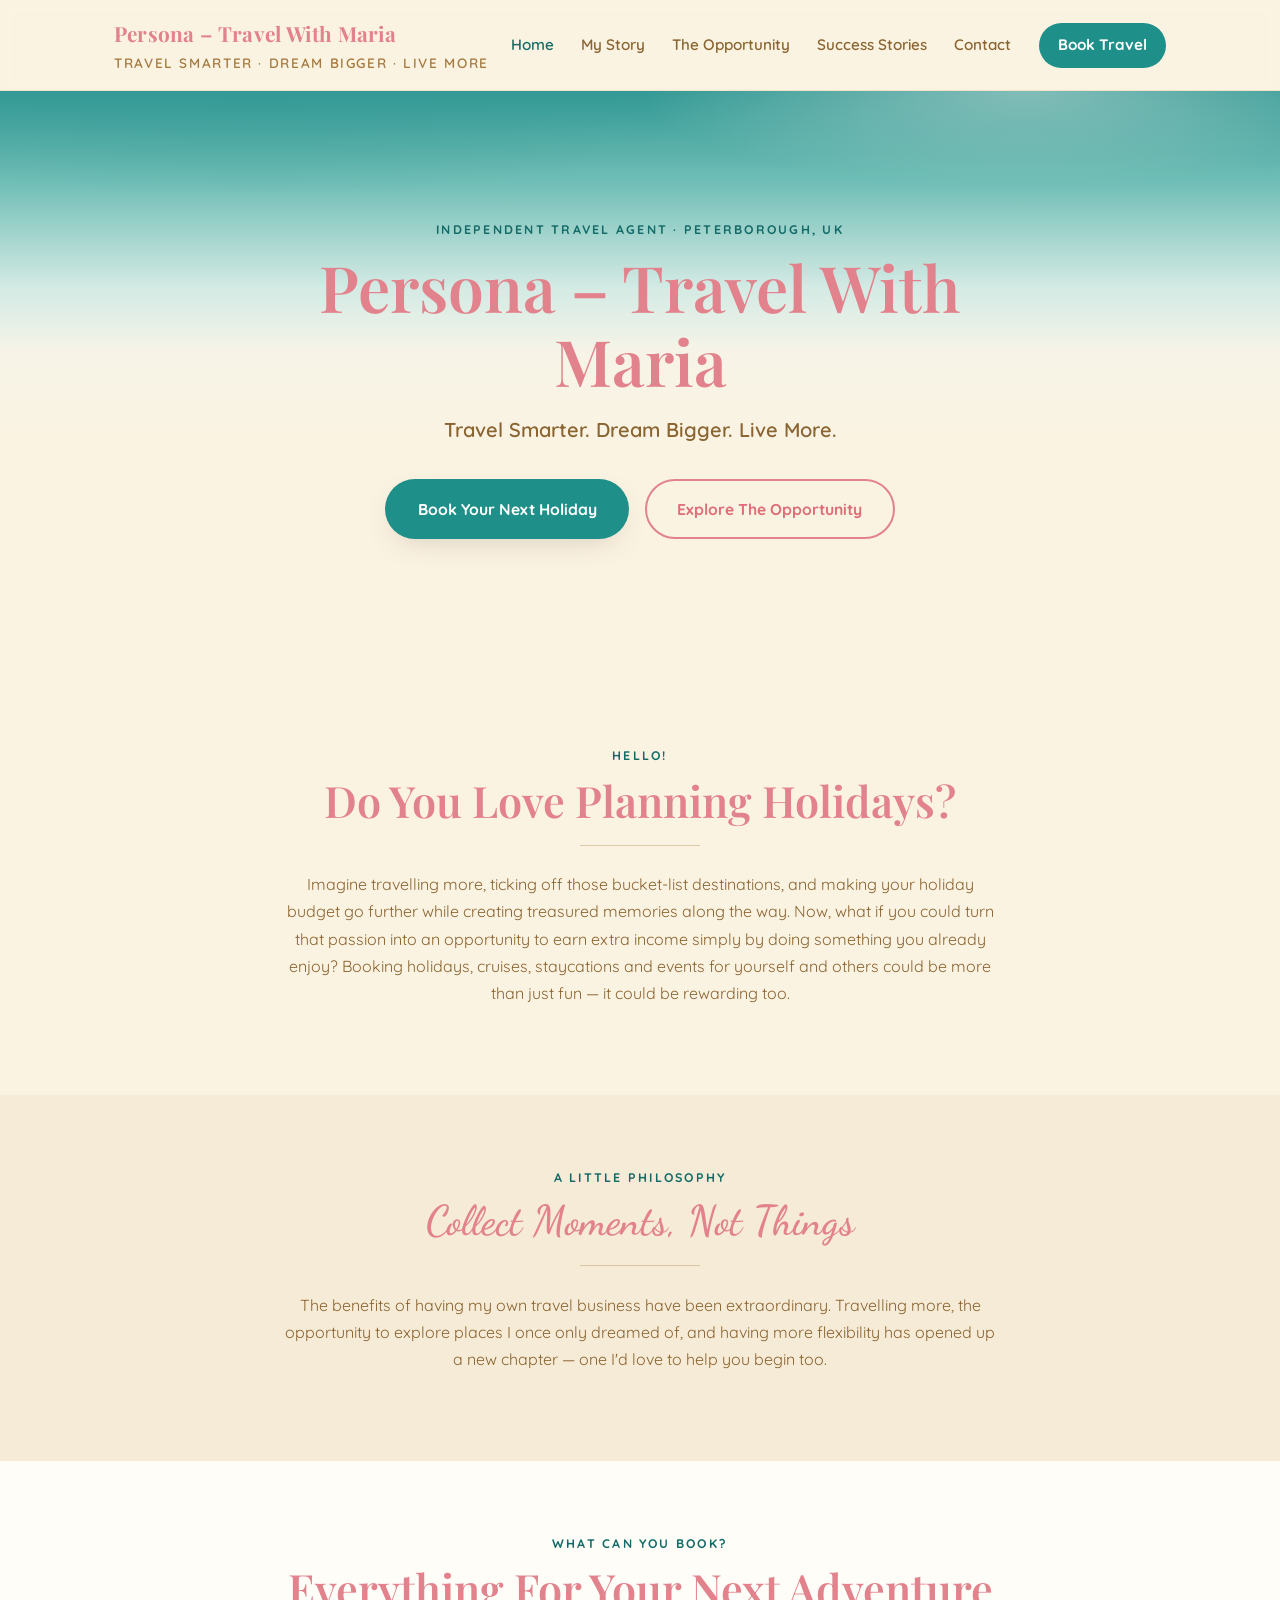
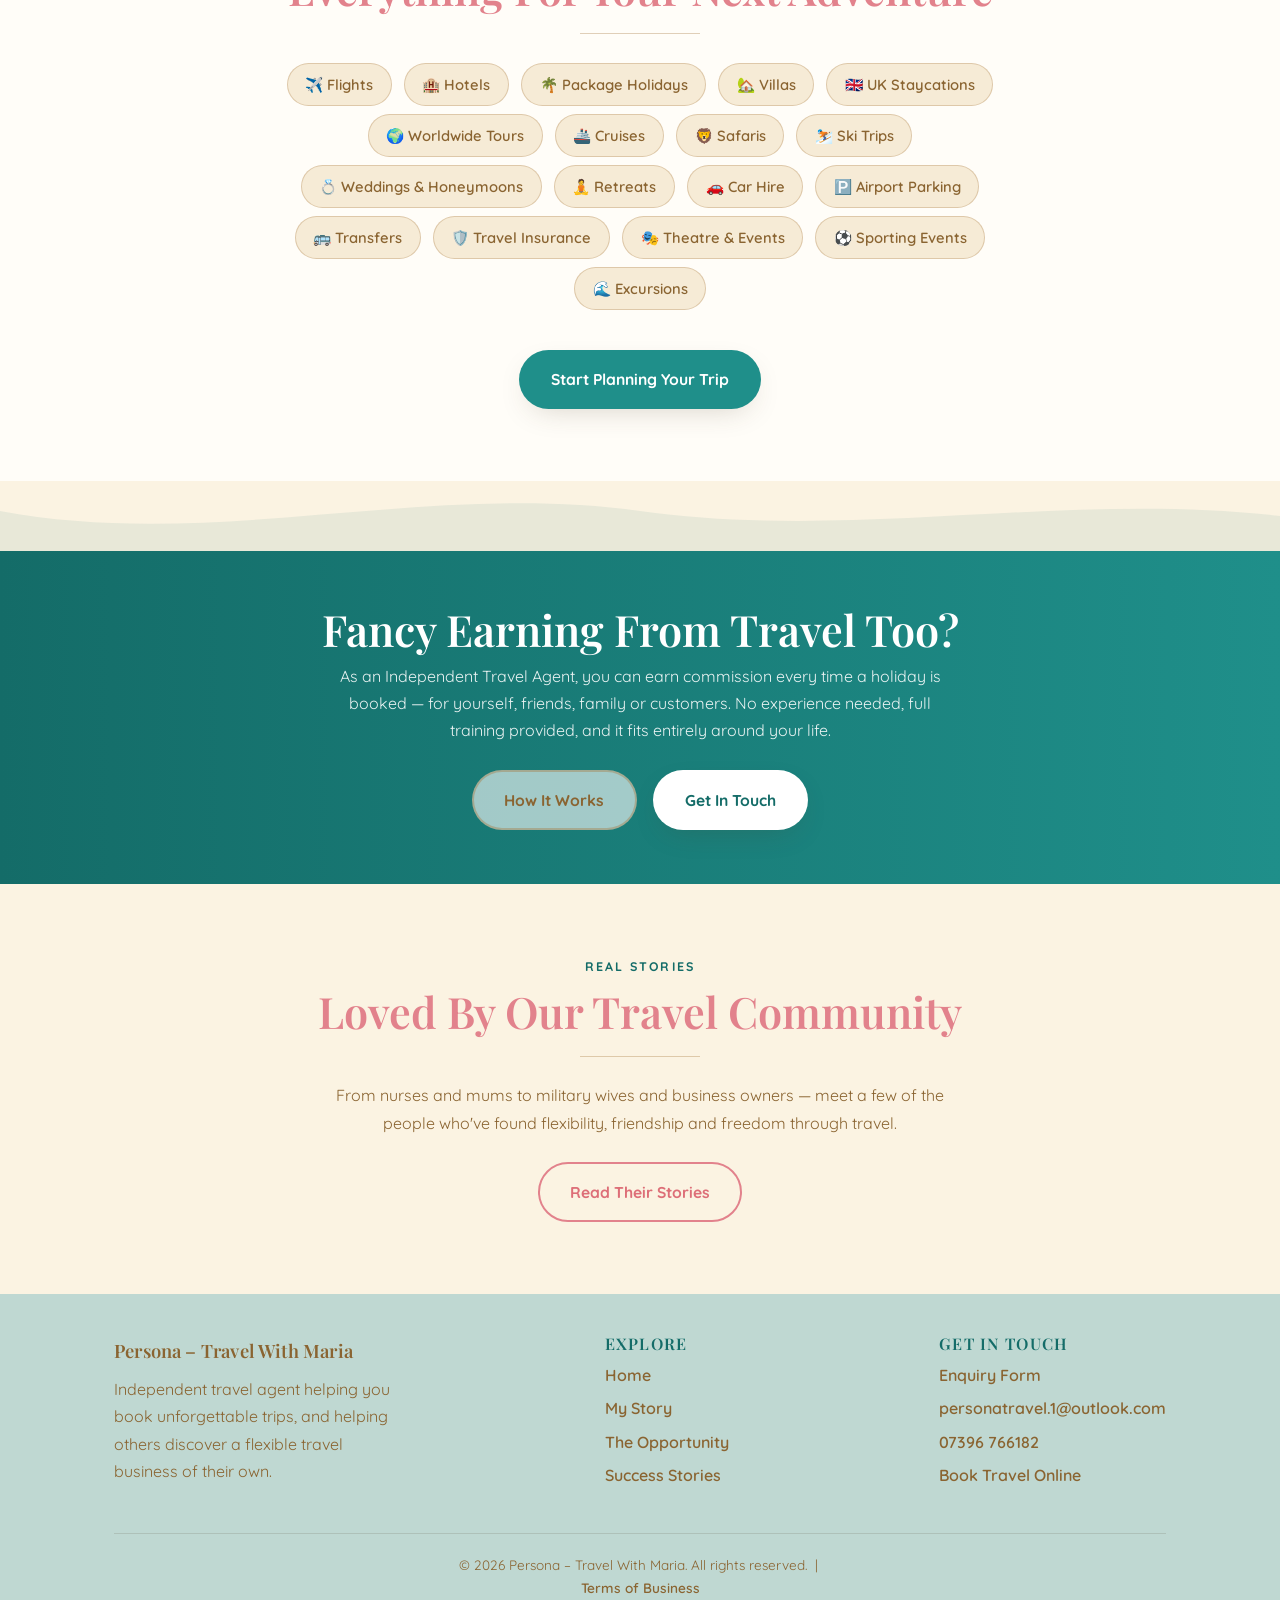
==== index.html @ ccc2c07b "Add files via upload" ====
<!DOCTYPE html>
<html lang="en">
<head>
<meta charset="UTF-8">
<meta name="viewport" content="width=device-width, initial-scale=1.0">
<title>Persona – Travel With Maria | Independent Travel Agent</title>
<meta name="description" content="Travel smarter, dream bigger, live more. Book your next holiday or discover the flexible travel business opportunity with Maria.">
<link rel="stylesheet" href="style.css">
</head>
<body>

<header class="site-header">
  <div class="nav-wrap">
    <a href="index.html" class="brand">Persona – Travel With Maria<span>Travel Smarter · Dream Bigger · Live More</span></a>
    <button class="nav-toggle" aria-label="Menu" onclick="document.querySelector('.main-nav').classList.toggle('open')">☰</button>
    <nav class="main-nav">
      <a href="index.html" class="active">Home</a>
      <a href="about.html">My Story</a>
      <a href="opportunity.html">The Opportunity</a>
      <a href="success-stories.html">Success Stories</a>
      <a href="contact.html">Contact</a>
      <a href="https://personatravelwithmaria.inteletravel.uk" target="_blank" rel="noopener" class="cta-link">Book Travel</a>
    </nav>
  </div>
</header>

<section class="hero">
  <div class="container hero-inner">
    <span class="eyebrow">Independent Travel Agent · Peterborough, UK</span>
    <h1>Persona – Travel With Maria</h1>
    <p class="sub">Travel Smarter. Dream Bigger. Live More.</p>
    <div class="button-row">
      <a href="https://personatravelwithmaria.inteletravel.uk" target="_blank" rel="noopener" class="btn btn-primary">Book Your Next Holiday</a>
      <a href="opportunity.html" class="btn btn-outline">Explore The Opportunity</a>
    </div>
  </div>
</section>

<div class="wave" aria-hidden="true">
  <svg viewBox="0 0 1200 70" preserveAspectRatio="none"><path d="M0,30 C200,70 400,0 600,30 C800,60 1000,10 1200,35 L1200,70 L0,70 Z" fill="#fbf3e2"/></svg>
</div>

<section class="section cream">
  <div class="container center" style="max-width:760px;">
    <span class="eyebrow">Hello!</span>
    <h2>Do You Love Planning Holidays?</h2>
    <hr class="divider">
    <p>Imagine travelling more, ticking off those bucket-list destinations, and making your holiday budget go further while creating treasured memories along the way. Now, what if you could turn that passion into an opportunity to earn extra income simply by doing something you already enjoy? Booking holidays, cruises, staycations and events for yourself and others could be more than just fun — it could be rewarding too.</p>
  </div>
</section>

<section class="section soft">
  <div class="container center" style="max-width:760px;">
    <span class="eyebrow">A little philosophy</span>
    <h2 class="script" style="font-size:2.6rem; color:var(--coral);">Collect Moments, Not Things</h2>
    <hr class="divider">
    <p>The benefits of having my own travel business have been extraordinary. Travelling more, the opportunity to explore places I once only dreamed of, and having more flexibility has opened up a new chapter — one I'd love to help you begin too.</p>
  </div>
</section>

<section class="section white">
  <div class="container center">
    <span class="eyebrow">What Can You Book?</span>
    <h2>Everything For Your Next Adventure</h2>
    <hr class="divider">
    <div style="max-width:800px;margin:0 auto;">
      <span class="pill">✈️ Flights</span>
      <span class="pill">🏨 Hotels</span>
      <span class="pill">🌴 Package Holidays</span>
      <span class="pill">🏡 Villas</span>
      <span class="pill">🇬🇧 UK Staycations</span>
      <span class="pill">🌍 Worldwide Tours</span>
      <span class="pill">🚢 Cruises</span>
      <span class="pill">🦁 Safaris</span>
      <span class="pill">⛷️ Ski Trips</span>
      <span class="pill">💍 Weddings & Honeymoons</span>
      <span class="pill">🧘 Retreats</span>
      <span class="pill">🚗 Car Hire</span>
      <span class="pill">🅿️ Airport Parking</span>
      <span class="pill">🚌 Transfers</span>
      <span class="pill">🛡️ Travel Insurance</span>
      <span class="pill">🎭 Theatre & Events</span>
      <span class="pill">⚽ Sporting Events</span>
      <span class="pill">🌊 Excursions</span>
    </div>
    <div style="margin-top:2.2rem;">
      <a href="https://personatravelwithmaria.inteletravel.uk" target="_blank" rel="noopener" class="btn btn-primary">Start Planning Your Trip</a>
    </div>
  </div>
</section>

<div class="wave" aria-hidden="true">
  <svg viewBox="0 0 1200 70" preserveAspectRatio="none"><path d="M0,30 C200,70 400,0 600,30 C800,60 1000,10 1200,35 L1200,70 L0,70 Z" fill="#146c68" opacity="0.08"/></svg>
</div>

<section class="strip">
  <h2>Fancy Earning From Travel Too?</h2>
  <p>As an Independent Travel Agent, you can earn commission every time a holiday is booked — for yourself, friends, family or customers. No experience needed, full training provided, and it fits entirely around your life.</p>
  <div class="button-row">
    <a href="opportunity.html" class="btn btn-ghost">How It Works</a>
    <a href="contact.html" class="btn btn-primary" style="background:#fff;color:var(--teal-deep);">Get In Touch</a>
  </div>
</section>

<section class="section cream">
  <div class="container center">
    <span class="eyebrow">Real Stories</span>
    <h2>Loved By Our Travel Community</h2>
    <hr class="divider">
    <p style="max-width:640px;margin:0 auto 1.6rem;">From nurses and mums to military wives and business owners — meet a few of the people who've found flexibility, friendship and freedom through travel.</p>
    <a href="success-stories.html" class="btn btn-outline">Read Their Stories</a>
  </div>
</section>

<footer class="site-footer">
  <div class="container">
    <div class="foot-grid">
      <div>
        <a href="index.html" class="brand" style="font-size:1.15rem;">Persona – Travel With Maria</a>
        <p style="margin-top:.6rem;max-width:280px;">Independent travel agent helping you book unforgettable trips, and helping others discover a flexible travel business of their own.</p>
      </div>
      <div>
        <h4>Explore</h4>
        <a href="index.html">Home</a>
        <a href="about.html">My Story</a>
        <a href="opportunity.html">The Opportunity</a>
        <a href="success-stories.html">Success Stories</a>
      </div>
      <div>
        <h4>Get In Touch</h4>
        <a href="contact.html">Enquiry Form</a>
        <a href="mailto:personatravel.1@outlook.com">personatravel.1@outlook.com</a>
        <a href="tel:+447396766182">07396 766182</a>
        <a href="https://personatravelwithmaria.inteletravel.uk" target="_blank" rel="noopener">Book Travel Online</a>
      </div>
    </div>
    <div class="foot-bottom">
      &copy; <span id="year"></span> Persona – Travel With Maria. All rights reserved. &nbsp;|&nbsp; <a href="terms.html">Terms of Business</a>
    </div>
  </div>
</footer>

<script>document.getElementById('year').textContent = new Date().getFullYear();</script>
</body>
</html>
---- style.css ----
/* ============================================
   Persona – Travel With Maria
   Shared stylesheet
   ============================================ */

@import url('https://fonts.googleapis.com/css2?family=Playfair+Display:ital,wght@0,500;0,600;0,700;1,500&family=Quicksand:wght@400;500;600;700&family=Dancing+Script:wght@600;700&display=swap');

:root{
  --cream: #fbf3e2;
  --cream-soft: #f6ebd6;
  --white: #fffdf8;
  --coral: #e2828c;
  --coral-deep: #dd6e77;
  --gold: #a5793f;
  --gold-dark: #8a6431;
  --sage: #bfd8d2;
  --sage-deep: #a9cbc3;
  --teal: #1f8f8a;
  --teal-deep: #146c68;
  --ink: #4a3c29;
  --shadow: 0 10px 30px -12px rgba(74,60,41,0.25);
  --radius: 18px;
}

*{ box-sizing: border-box; }

html{ scroll-behavior: smooth; }

body{
  margin: 0;
  font-family: 'Quicksand', sans-serif;
  color: var(--ink);
  background: var(--cream);
  line-height: 1.7;
  -webkit-font-smoothing: antialiased;
}

h1,h2,h3,h4{
  font-family: 'Playfair Display', serif;
  color: var(--coral);
  font-weight: 600;
  margin: 0 0 .5rem;
  line-height: 1.15;
}

h1{ font-size: clamp(2.4rem, 5vw, 4rem); }
h2{ font-size: clamp(1.9rem, 4vw, 2.7rem); }
h3{ font-size: 1.4rem; }

p{ margin: 0 0 1rem; color: var(--gold-dark); }

a{ color: inherit; }

.script{
  font-family: 'Dancing Script', cursive;
  color: var(--teal-deep);
}

.eyebrow{
  text-transform: uppercase;
  letter-spacing: .18em;
  font-size: .78rem;
  font-weight: 700;
  color: var(--teal-deep);
  display: block;
  margin-bottom: .6rem;
}

.container{
  max-width: 1100px;
  margin: 0 auto;
  padding: 0 1.5rem;
}

.section{
  padding: 4.5rem 0;
}
.section.tight{ padding: 3rem 0; }
.section.cream{ background: var(--cream); }
.section.soft{ background: var(--cream-soft); }
.section.white{ background: var(--white); }

.center{ text-align: center; }

.divider{
  border: none;
  border-top: 1px solid rgba(165,121,63,0.35);
  width: 120px;
  margin: 1.2rem auto 1.6rem;
  position: relative;
}
.divider.left{ margin-left: 0; }
.divider::after{
  content: "✦";
  position: absolute;
  top: -11px; left: 50%;
  transform: translateX(-50%);
  background: inherit;
  color: var(--gold);
  font-size: .8rem;
  padding: 0 .4rem;
}
.section.cream .divider::after{ background: var(--cream); }
.section.soft .divider::after{ background: var(--cream-soft); }
.section.white .divider::after{ background: var(--white); }

/* ---------- Wave divider (signature motif) ---------- */
.wave{
  display:block;
  width: 100%;
  height: 70px;
  line-height: 0;
}
.wave svg{ width:100%; height:100%; display:block; }

/* ---------- Header / Nav ---------- */
header.site-header{
  position: sticky;
  top: 0;
  z-index: 100;
  background: rgba(251,243,226,0.92);
  backdrop-filter: blur(6px);
  border-bottom: 1px solid rgba(165,121,63,0.15);
}
.nav-wrap{
  max-width: 1100px;
  margin: 0 auto;
  padding: 1rem 1.5rem;
  display: flex;
  align-items: center;
  justify-content: space-between;
  gap: 1rem;
}
.brand{
  font-family: 'Playfair Display', serif;
  color: var(--coral);
  font-size: 1.3rem;
  font-weight: 700;
  text-decoration: none;
  letter-spacing: .01em;
}
.brand span{ color: var(--gold); font-family:'Quicksand',sans-serif; font-weight:600; font-size:.85rem; display:block; letter-spacing:.12em; text-transform:uppercase;}
nav.main-nav{
  display: flex;
  align-items: center;
  gap: 1.7rem;
  flex-wrap: wrap;
}
nav.main-nav a{
  text-decoration: none;
  font-weight: 600;
  font-size: .95rem;
  color: var(--gold-dark);
  position: relative;
  padding: .2rem 0;
}
nav.main-nav a:hover, nav.main-nav a.active{ color: var(--teal-deep); }
nav.main-nav a.cta-link{
  background: var(--teal);
  color: #fff !important;
  padding: .6rem 1.2rem;
  border-radius: 999px;
  font-weight: 700;
}
nav.main-nav a.cta-link:hover{ background: var(--teal-deep); }

.nav-toggle{ display:none; }

/* ---------- Hero ---------- */
.hero{
  position: relative;
  padding: 5.5rem 0 4rem;
  background: linear-gradient(180deg, #eaf6f4 0%, var(--cream) 70%);
  overflow: hidden;
  text-align: center;
}
.hero::before{
  content:"";
  position:absolute; inset:0 0 auto 0; height: 260px;
  background:
    radial-gradient(60% 70% at 20% 0%, rgba(31,143,138,0.35), transparent 60%),
    radial-gradient(50% 60% at 80% 0%, rgba(191,216,210,0.55), transparent 60%),
    linear-gradient(180deg, #1f8f8a 0%, #63b9b1 35%, #cfe9e3 75%, rgba(251,243,226,0) 100%);
  opacity: .9;
}
.hero-inner{ position: relative; z-index: 2; max-width: 780px; margin: 0 auto; padding-top: 2.5rem;}
.hero .eyebrow{ color: var(--teal-deep); }
.hero h1{ margin-bottom: .3rem; }
.hero .sub{
  font-family: 'Quicksand', sans-serif;
  color: var(--gold-dark);
  font-size: 1.25rem;
  font-weight: 600;
  margin: 1rem 0 2rem;
}
.button-row{
  display: flex;
  gap: 1rem;
  justify-content: center;
  flex-wrap: wrap;
}

/* ---------- Buttons ---------- */
.btn{
  display: inline-block;
  padding: .9rem 1.9rem;
  border-radius: 999px;
  font-weight: 700;
  text-decoration: none;
  font-size: .98rem;
  border: 2px solid transparent;
  transition: transform .15s ease, box-shadow .15s ease, background .15s ease;
  cursor: pointer;
}
.btn:hover{ transform: translateY(-2px); }
.btn-primary{ background: var(--teal); color: #fff; box-shadow: var(--shadow); }
.btn-primary:hover{ background: var(--teal-deep); }
.btn-outline{ background: transparent; border-color: var(--coral); color: var(--coral-deep); }
.btn-outline:hover{ background: var(--coral); color: #fff; }
.btn-ghost{ background: rgba(255,255,255,0.6); border-color: rgba(165,121,63,.4); color: var(--gold-dark); }

/* ---------- Cards / Grids ---------- */
.grid{
  display: grid;
  gap: 1.6rem;
}
.grid.cols-2{ grid-template-columns: repeat(2, 1fr); }
.grid.cols-3{ grid-template-columns: repeat(3, 1fr); }
.grid.cols-4{ grid-template-columns: repeat(4, 1fr); }

.card{
  background: var(--white);
  border-radius: var(--radius);
  padding: 2rem 1.8rem;
  box-shadow: var(--shadow);
  border: 1px solid rgba(165,121,63,.12);
}
.card h3{ color: var(--coral); }
.card .icon{ font-size: 1.9rem; display:block; margin-bottom: .7rem; }

.pill{
  display:inline-block;
  background: var(--cream-soft);
  color: var(--gold-dark);
  border: 1px solid rgba(165,121,63,.3);
  border-radius: 999px;
  padding: .5rem 1.1rem;
  font-weight: 600;
  font-size: .92rem;
  margin: .25rem;
}

.avatar{
  width: 76px; height: 76px;
  border-radius: 50%;
  background: linear-gradient(135deg, var(--teal), var(--sage-deep));
  color: #fff;
  display:flex; align-items:center; justify-content:center;
  font-family:'Playfair Display',serif;
  font-size: 1.6rem;
  font-weight: 700;
  margin: 0 auto 1rem;
  box-shadow: var(--shadow);
}

/* ---------- Banner strips ---------- */
.strip{
  background: linear-gradient(90deg, var(--teal-deep), var(--teal));
  color: #fff;
  text-align: center;
  padding: 3.4rem 1.5rem;
}
.strip h2{ color: #fff; }
.strip p{ color: rgba(255,255,255,.9); max-width: 640px; margin: 0 auto 1.6rem; }

.sage-band{ background: var(--sage); height: 60px; }

/* ---------- FAQ ---------- */
details.faq{
  background: var(--white);
  border-radius: 14px;
  padding: 1.1rem 1.4rem;
  margin-bottom: .9rem;
  border: 1px solid rgba(165,121,63,.15);
  box-shadow: var(--shadow);
}
details.faq summary{
  cursor: pointer;
  font-weight: 700;
  color: var(--coral-deep);
  font-family:'Playfair Display',serif;
  font-size: 1.05rem;
  list-style: none;
}
details.faq summary::-webkit-details-marker{ display:none; }
details.faq summary::after{
  content: "+";
  float: right;
  color: var(--teal);
  font-weight: 700;
  font-size: 1.2rem;
}
details.faq[open] summary::after{ content: "–"; }
details.faq p{ margin-top: .8rem; }

/* ---------- Testimonial ---------- */
.testimonial{
  background: var(--white);
  border-radius: var(--radius);
  padding: 2.2rem;
  box-shadow: var(--shadow);
  border: 1px solid rgba(165,121,63,.12);
}
.testimonial h3{ font-family:'Dancing Script',cursive; font-size:1.9rem; color: var(--gold); margin-bottom: .4rem;}
.testimonial p{ font-size: .97rem; }

/* ---------- Footer ---------- */
footer.site-footer{
  background: var(--sage);
  padding: 2.6rem 0 2rem;
  color: var(--gold-dark);
}
footer.site-footer .foot-grid{
  display:flex; flex-wrap:wrap; gap: 2rem; justify-content: space-between; align-items:flex-start;
}
footer.site-footer h4{ color: var(--teal-deep); font-size:1rem; text-transform:uppercase; letter-spacing:.08em; }
footer.site-footer a{ text-decoration:none; color: var(--gold-dark); display:block; margin-bottom:.4rem; font-weight:600;}
footer.site-footer a:hover{ color: var(--teal-deep); }
.foot-bottom{
  text-align:center;
  margin-top: 2rem;
  padding-top: 1.2rem;
  border-top: 1px solid rgba(74,60,41,.15);
  font-size: .85rem;
}
.foot-bottom a{ display:inline; color: var(--teal-deep); }

/* ---------- Forms ---------- */
form.enquiry{
  background: var(--white);
  border-radius: var(--radius);
  padding: 2.4rem;
  box-shadow: var(--shadow);
  border: 1px solid rgba(165,121,63,.12);
  max-width: 640px;
  margin: 0 auto;
}
.field{ margin-bottom: 1.3rem; }
.field label{
  display:block;
  font-weight: 700;
  color: var(--gold-dark);
  margin-bottom: .4rem;
  font-size: .92rem;
}
.field input, .field select, .field textarea{
  width: 100%;
  padding: .8rem 1rem;
  border-radius: 10px;
  border: 1.5px solid rgba(165,121,63,.35);
  background: var(--cream-soft);
  font-family: 'Quicksand', sans-serif;
  font-size: .97rem;
  color: var(--ink);
}
.field textarea{ min-height: 130px; resize: vertical; }
.field input:focus, .field select:focus, .field textarea:focus{
  outline: 3px solid rgba(31,143,138,.35);
  border-color: var(--teal);
}
.contact-info{
  display:flex; gap: 1.4rem; flex-wrap: wrap; justify-content:center; margin: 1.6rem 0 2.6rem;
}
.contact-info .item{
  background: var(--white);
  border-radius: 14px;
  padding: 1.1rem 1.6rem;
  box-shadow: var(--shadow);
  font-weight: 700;
  color: var(--teal-deep);
  text-decoration: none;
  border: 1px solid rgba(165,121,63,.12);
}
.contact-info .item span{ display:block; color: var(--gold-dark); font-weight:600; font-size:.8rem; text-transform:uppercase; letter-spacing:.06em; }

/* ---------- Terms page ---------- */
.legal h2{ margin-top: 2.2rem; font-size: 1.35rem; }
.legal ul{ color: var(--gold-dark); }
.legal p, .legal li{ color: var(--gold-dark); }
.legal .meta{ color: var(--teal-deep); font-weight: 700; }

/* ---------- Responsive ---------- */
@media (max-width: 860px){
  .grid.cols-2, .grid.cols-3, .grid.cols-4{ grid-template-columns: 1fr; }
  .contact-info{ flex-direction: column; align-items: stretch; }
}
@media (max-width: 720px){
  nav.main-nav{
    position: fixed; inset: 64px 0 auto auto;
    flex-direction: column;
    background: var(--cream);
    width: 220px;
    padding: 1.2rem;
    border-radius: 0 0 0 14px;
    box-shadow: var(--shadow);
    align-items: flex-start;
    transform: translateX(110%);
    transition: transform .25s ease;
  }
  nav.main-nav.open{ transform: translateX(0); }
  .nav-toggle{
    display:block;
    background:none; border:none; font-size:1.6rem; color:var(--coral); cursor:pointer;
  }
}
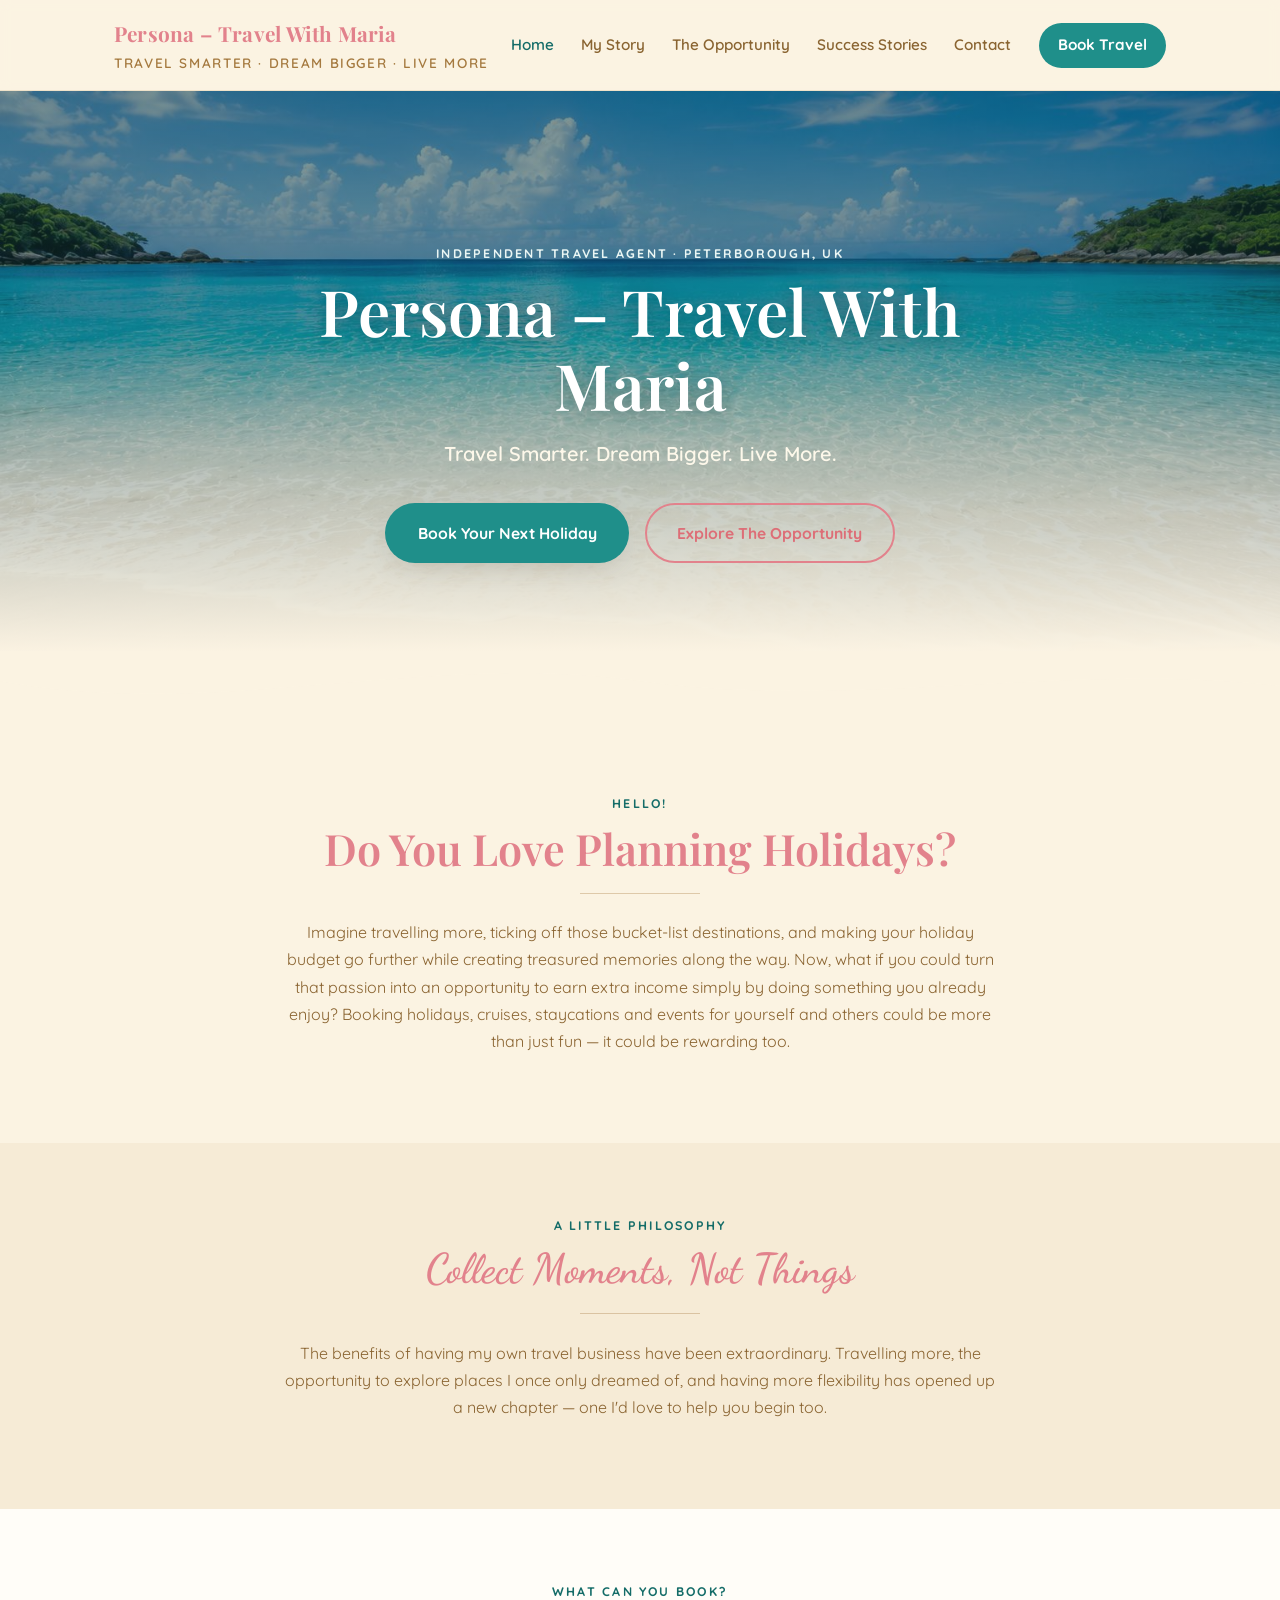
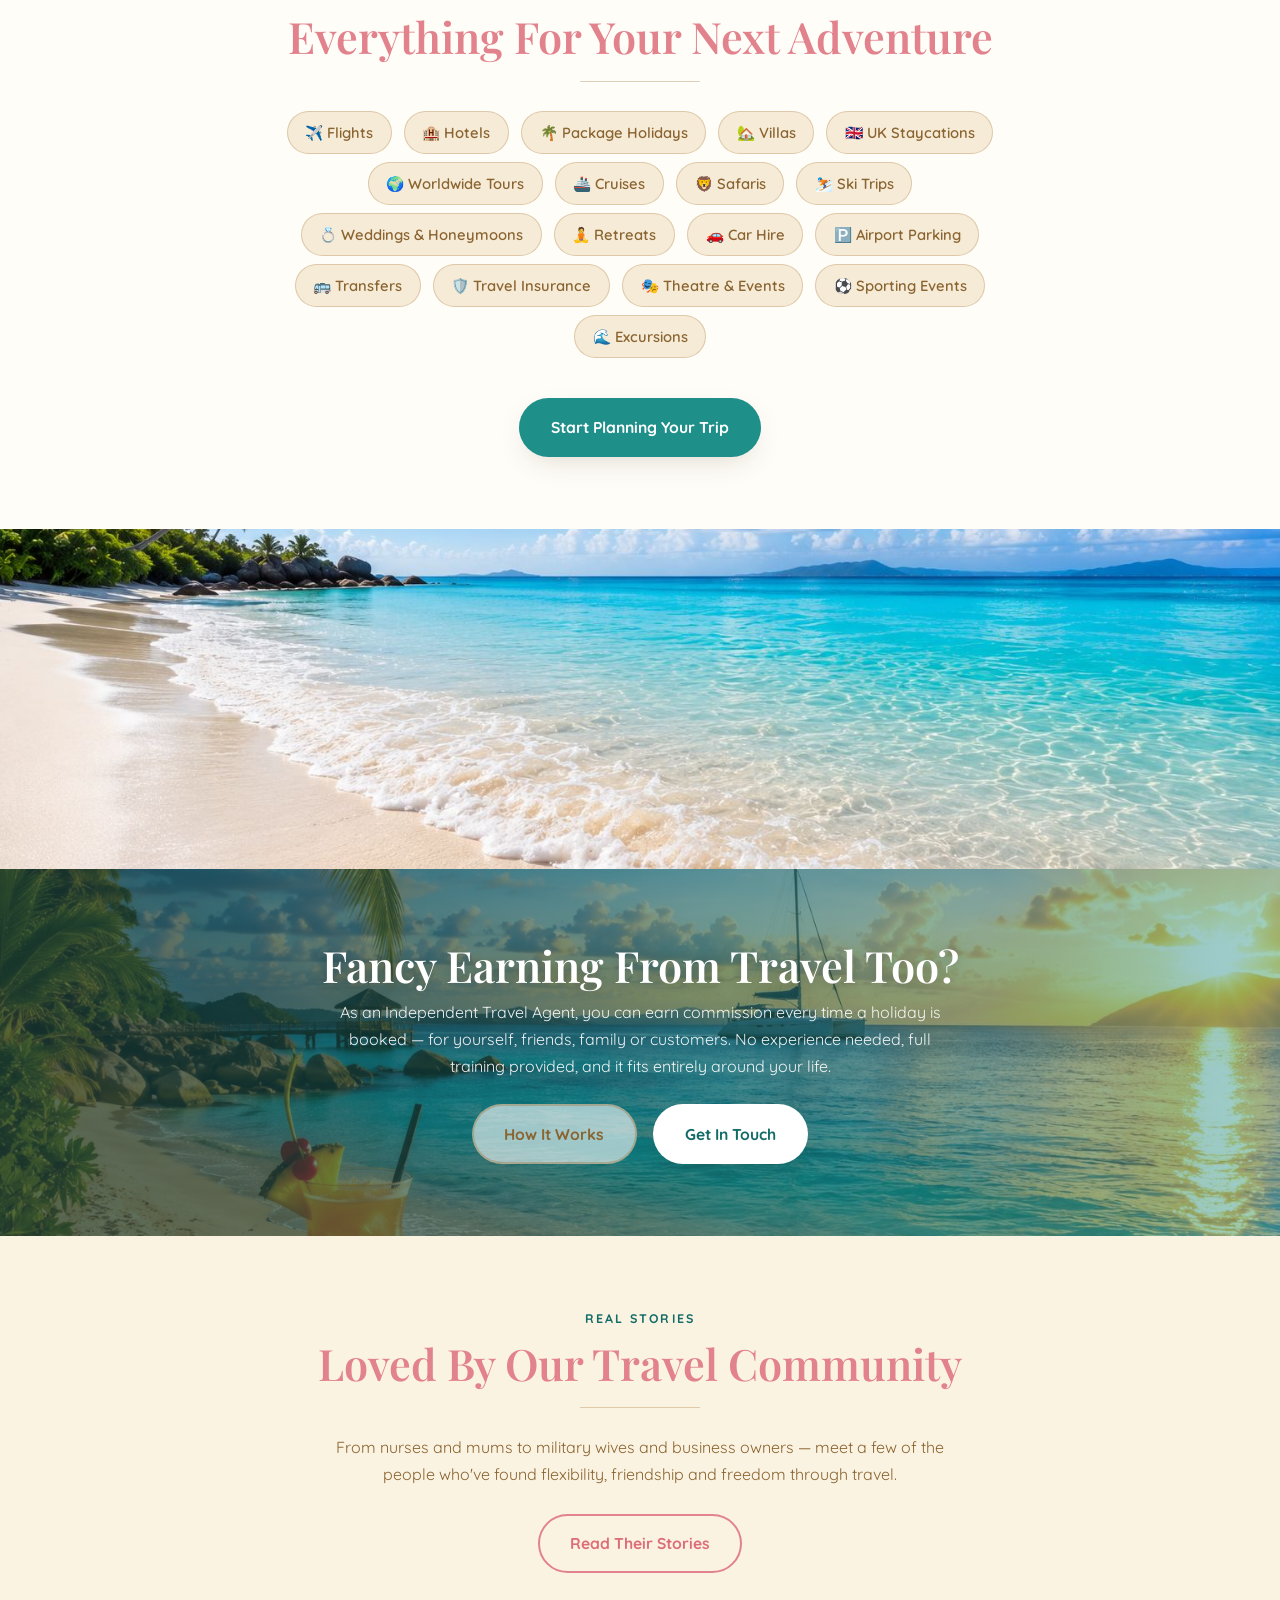
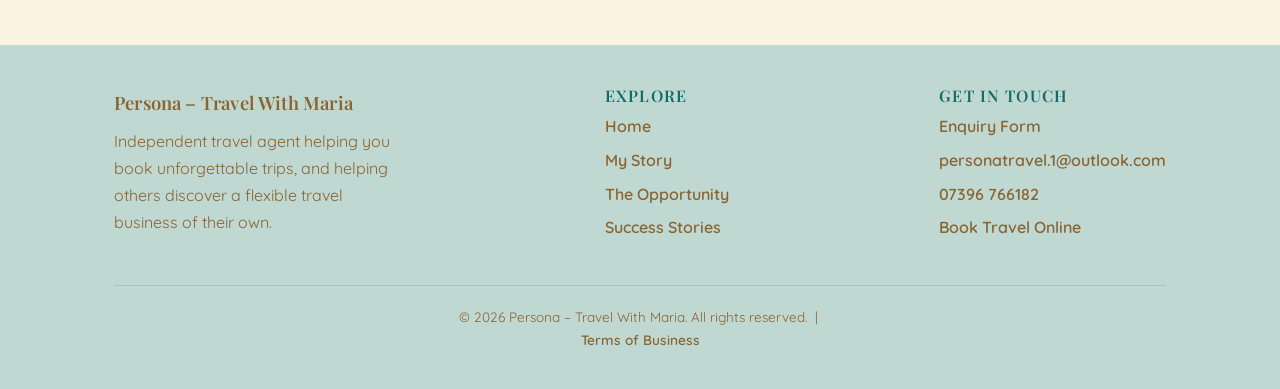
==== commit 784b63e0: "Add files via upload" ====
--- a/index.html
+++ b/index.html
@@ -24,7 +24,7 @@
   </div>
 </header>
 
-<section class="hero">
+<section class="hero photo" style="background-image:url('images/beach-calm-horizon.jpg');">
   <div class="container hero-inner">
     <span class="eyebrow">Independent Travel Agent · Peterborough, UK</span>
     <h1>Persona – Travel With Maria</h1>
@@ -89,11 +89,9 @@
   </div>
 </section>
 
-<div class="wave" aria-hidden="true">
-  <svg viewBox="0 0 1200 70" preserveAspectRatio="none"><path d="M0,30 C200,70 400,0 600,30 C800,60 1000,10 1200,35 L1200,70 L0,70 Z" fill="#146c68" opacity="0.08"/></svg>
-</div>
+<img src="images/beach-palms-sunflare.jpg" alt="Sunlit tropical beach with palm trees and turquoise water" style="width:100%;height:340px;object-fit:cover;display:block;">
 
-<section class="strip">
+<section class="photo-banner" style="background-image:url('images/beach-sunset-cocktail.jpg');">
   <h2>Fancy Earning From Travel Too?</h2>
   <p>As an Independent Travel Agent, you can earn commission every time a holiday is booked — for yourself, friends, family or customers. No experience needed, full training provided, and it fits entirely around your life.</p>
   <div class="button-row">
--- a/style.css
+++ b/style.css
@@ -193,6 +193,39 @@
   font-weight: 600;
   margin: 1rem 0 2rem;
 }
+
+/* ---------- Photo hero variant ---------- */
+.hero.photo{
+  background-size: cover;
+  background-position: center;
+  padding: 7rem 0 5.5rem;
+}
+.hero.photo::before{
+  background: linear-gradient(180deg, rgba(20,60,58,.55) 0%, rgba(20,60,58,.45) 45%, rgba(251,243,226,0.97) 100%);
+  height: 100%;
+  opacity: 1;
+}
+.hero.photo .eyebrow{ color: #eaf6f4; }
+.hero.photo h1{ color: #fff; text-shadow: 0 2px 18px rgba(0,0,0,.25); }
+.hero.photo .sub{ color: #fdf8ea; }
+
+/* ---------- Full-bleed photo banner (mid page) ---------- */
+.photo-banner{
+  position: relative;
+  background-size: cover;
+  background-position: center;
+  padding: 4.5rem 1.5rem;
+  text-align: center;
+  color: #fff;
+}
+.photo-banner::before{
+  content:"";
+  position:absolute; inset:0;
+  background: linear-gradient(90deg, rgba(20,60,58,.72), rgba(31,143,138,.42));
+}
+.photo-banner > *{ position: relative; z-index: 2; }
+.photo-banner h2{ color: #fff; text-shadow: 0 2px 14px rgba(0,0,0,.25); }
+.photo-banner p{ color: rgba(255,255,255,.92); max-width: 640px; margin: 0 auto 1.5rem; }
 .button-row{
   display: flex;
   gap: 1rem;
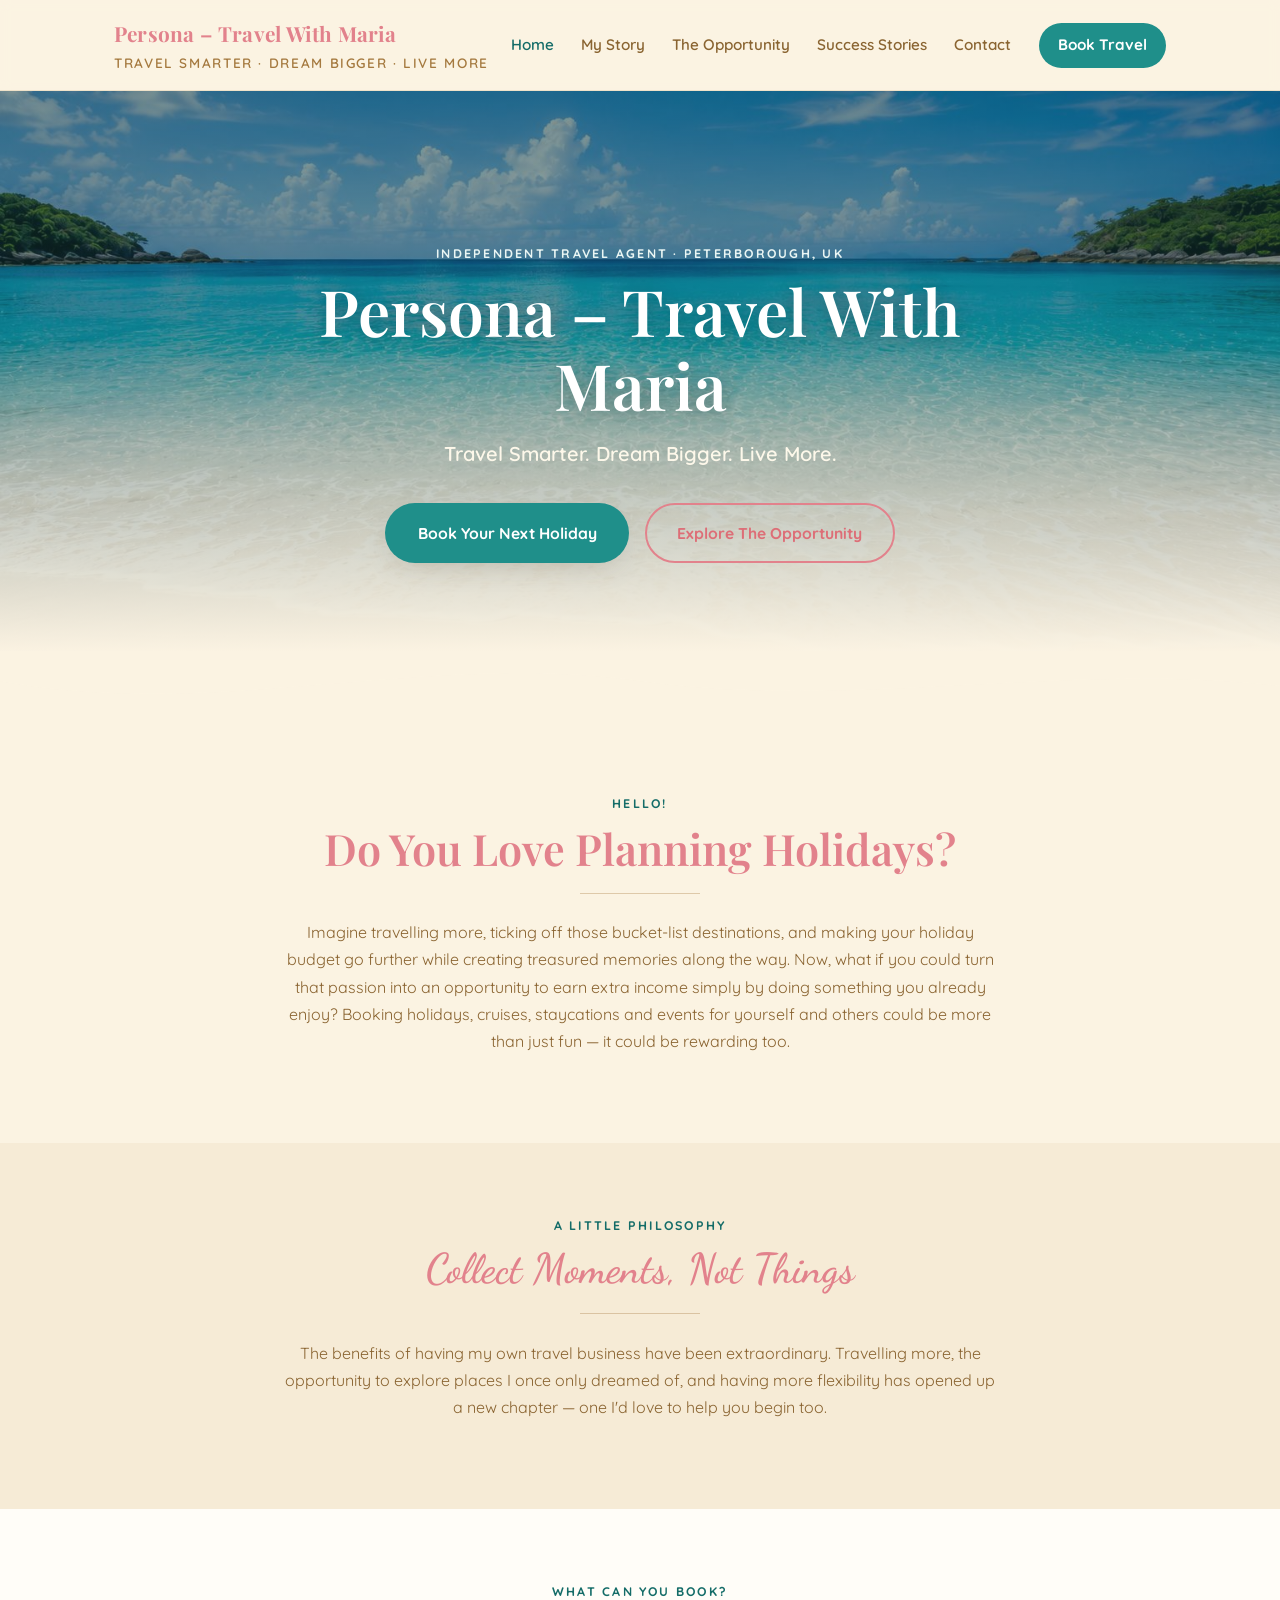
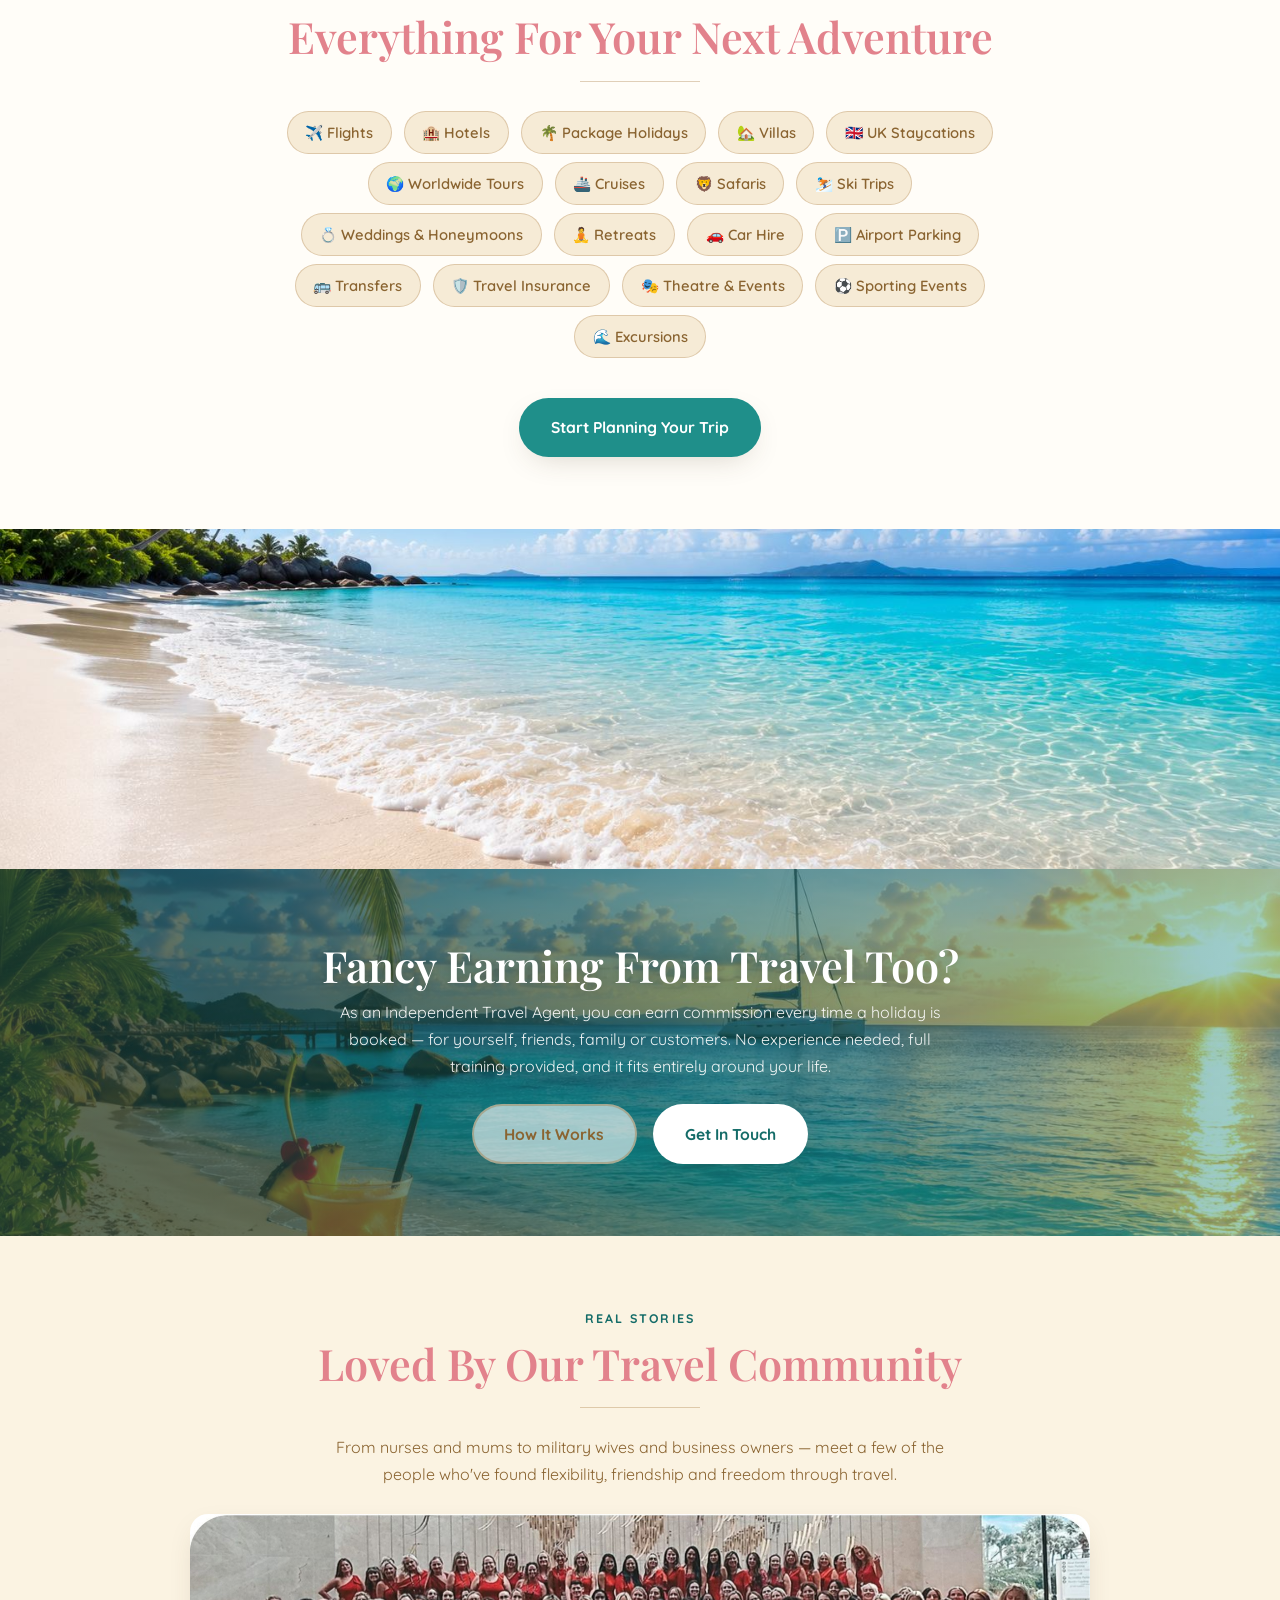
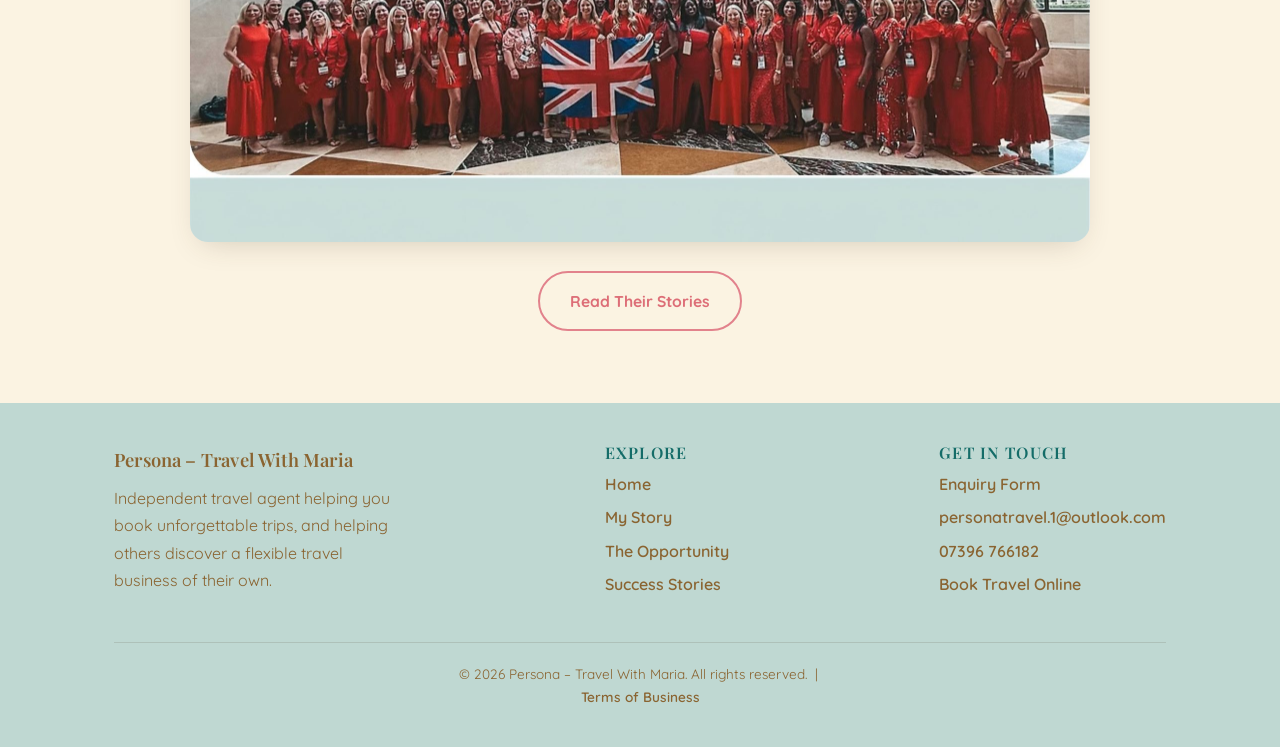
==== commit d8a989da: "Add files via upload" ====
--- a/index.html
+++ b/index.html
@@ -106,6 +106,7 @@
     <h2>Loved By Our Travel Community</h2>
     <hr class="divider">
     <p style="max-width:640px;margin:0 auto 1.6rem;">From nurses and mums to military wives and business owners — meet a few of the people who've found flexibility, friendship and freedom through travel.</p>
+    <img src="images/community-team-red.jpg" alt="Our travel community together at a conference" style="width:100%;max-width:900px;border-radius:var(--radius);box-shadow:var(--shadow);margin:0 auto 1.8rem;display:block;">
     <a href="success-stories.html" class="btn btn-outline">Read Their Stories</a>
   </div>
 </section>
--- a/style.css
+++ b/style.css
@@ -294,6 +294,16 @@
   font-weight: 700;
   margin: 0 auto 1rem;
   box-shadow: var(--shadow);
+}
+.avatar-photo{
+  width: 108px; height: 108px;
+  border-radius: 22px;
+  object-fit: cover;
+  display: block;
+  margin: 0 auto 1rem;
+  box-shadow: var(--shadow);
+  border: 3px solid var(--white);
+  background: var(--cream-soft);
 }
 
 /* ---------- Banner strips ---------- */
